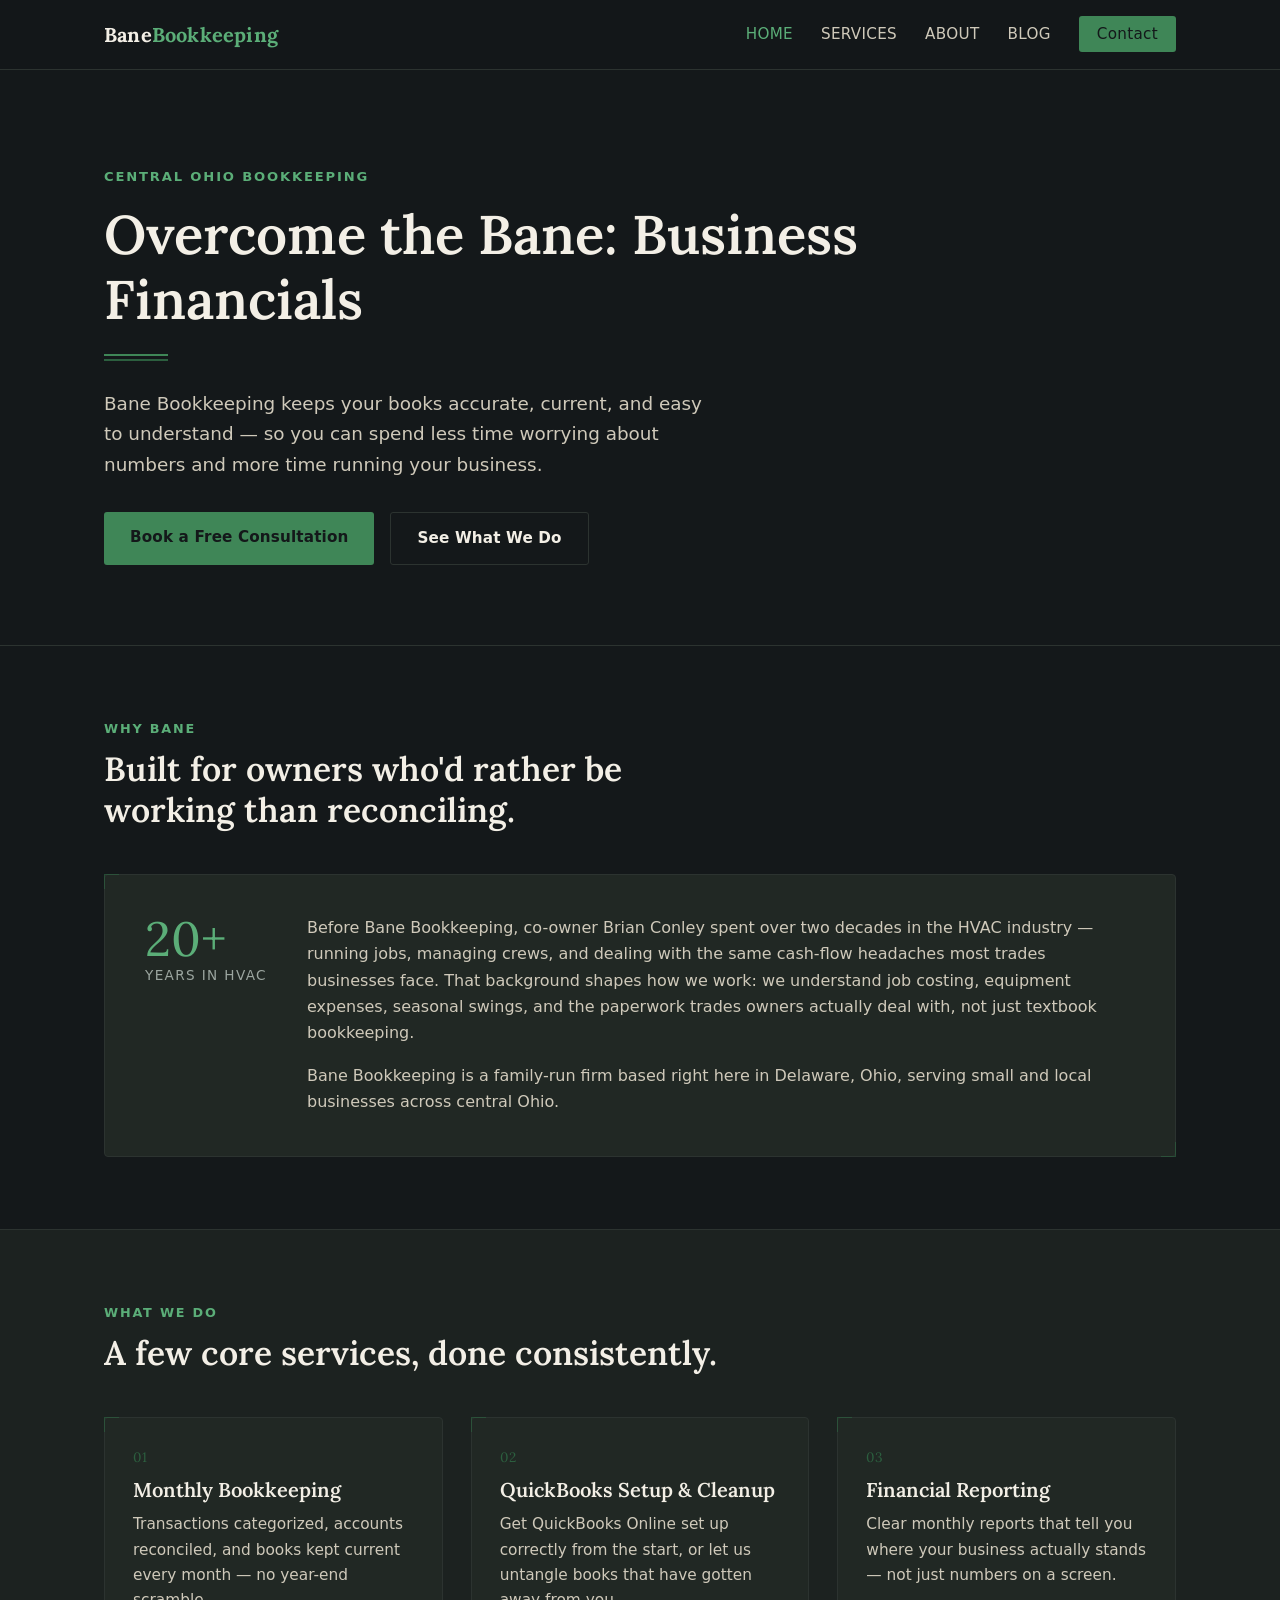
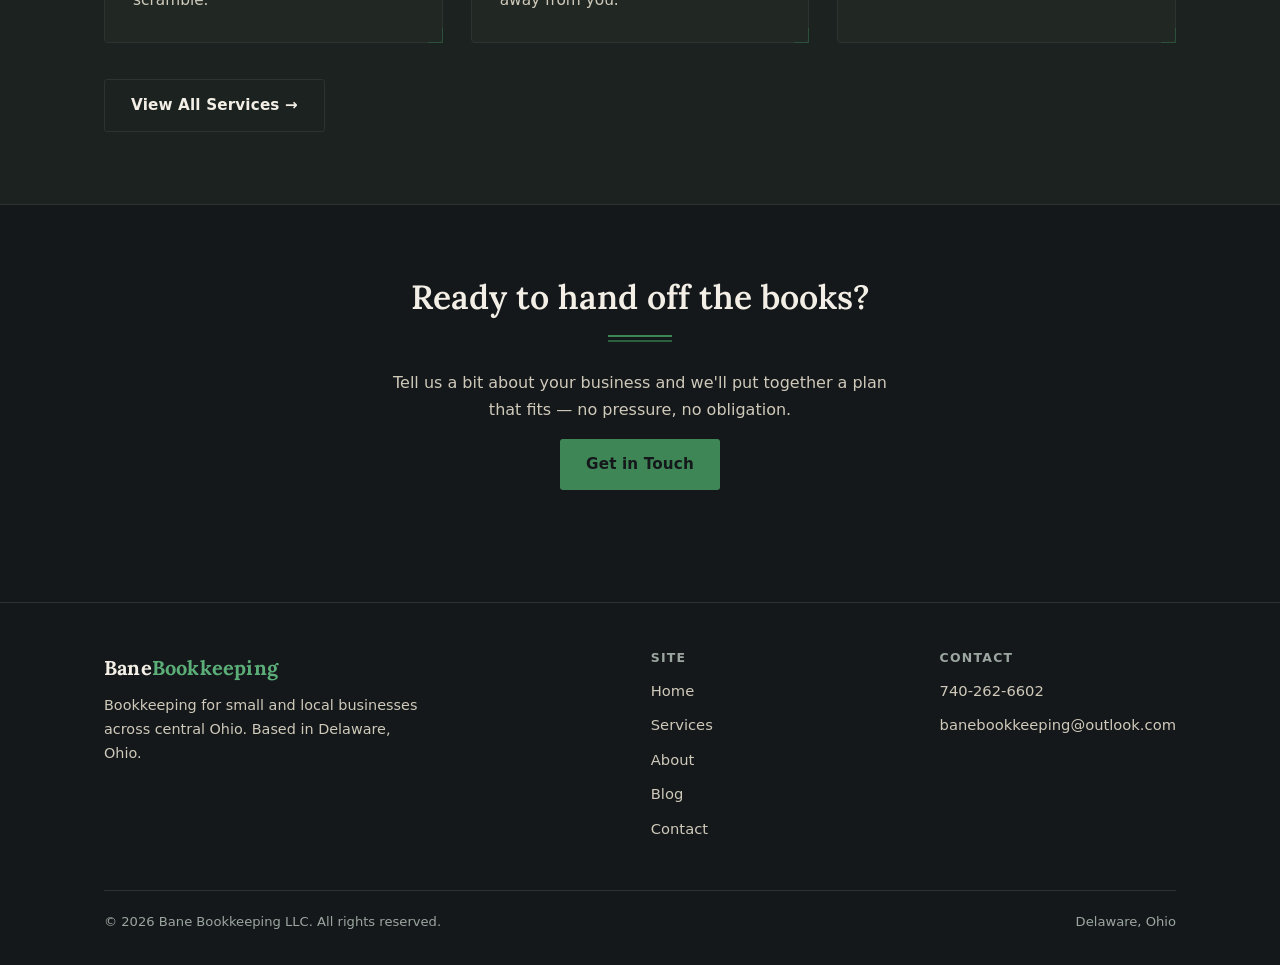
==== index.html @ 579a9846 "Add files via upload" ====
<!DOCTYPE html>
<html lang="en">
<head>
<meta charset="UTF-8">
<meta name="viewport" content="width=device-width, initial-scale=1.0">
<title>Bane Bookkeeping | Bookkeeping for Trades &amp; Small Business — Delaware, Ohio</title>
<meta name="description" content="Overcome the Bane: Business Financials. Bane Bookkeeping provides monthly bookkeeping, QuickBooks cleanup, and financial clarity for small businesses and trades in central Ohio.">
<link rel="stylesheet" href="styles.css">
</head>
<body>

<header class="site-header">
  <div class="nav-inner">
    <a href="index.html" class="brand">Bane<span>Bookkeeping</span></a>
    <nav class="main-nav" aria-label="Primary">
      <ul>
        <li><a href="index.html" aria-current="page">Home</a></li>
        <li><a href="services.html">Services</a></li>
        <li><a href="about.html">About</a></li>
        <li><a href="blog.html">Blog</a></li>
        <li><a href="contact.html" class="nav-cta">Contact</a></li>
      </ul>
    </nav>
    <button class="menu-toggle" aria-label="Toggle menu" aria-expanded="false">☰</button>
  </div>
</header>

<main>

  <section class="hero">
    <div class="wrap">
      <div class="eyebrow">Central Ohio Bookkeeping</div>
      <h1>Overcome the Bane: Business Financials</h1>
      <div class="ledger-rule"><span></span><span></span></div>
      <p class="lede">Bane Bookkeeping keeps your books accurate, current, and easy to understand — so you can spend less time worrying about numbers and more time running your business.</p>
      <div class="hero-actions">
        <a href="contact.html" class="btn btn-primary">Book a Free Consultation</a>
        <a href="services.html" class="btn btn-ghost">See What We Do</a>
      </div>
    </div>
  </section>

  <section>
    <div class="wrap">
      <div class="section-head">
        <div class="eyebrow">Why Bane</div>
        <h2>Built for owners who'd rather be working than reconciling.</h2>
      </div>
      <div class="strip tick-frame">
        <div class="years">20+<small>Years in HVAC</small></div>
        <div>
          <p>Before Bane Bookkeeping, co-owner Brian Conley spent over two decades in the HVAC industry — running jobs, managing crews, and dealing with the same cash-flow headaches most trades businesses face. That background shapes how we work: we understand job costing, equipment expenses, seasonal swings, and the paperwork trades owners actually deal with, not just textbook bookkeeping.</p>
          <p style="margin-bottom:0;">Bane Bookkeeping is a family-run firm based right here in Delaware, Ohio, serving small and local businesses across central Ohio.</p>
        </div>
      </div>
    </div>
  </section>

  <section class="alt">
    <div class="wrap">
      <div class="section-head">
        <div class="eyebrow">What We Do</div>
        <h2>A few core services, done consistently.</h2>
      </div>
      <div class="grid grid-3">
        <div class="card tick-frame">
          <span class="service-num">01</span>
          <h3>Monthly Bookkeeping</h3>
          <p>Transactions categorized, accounts reconciled, and books kept current every month — no year-end scramble.</p>
        </div>
        <div class="card tick-frame">
          <span class="service-num">02</span>
          <h3>QuickBooks Setup &amp; Cleanup</h3>
          <p>Get QuickBooks Online set up correctly from the start, or let us untangle books that have gotten away from you.</p>
        </div>
        <div class="card tick-frame">
          <span class="service-num">03</span>
          <h3>Financial Reporting</h3>
          <p>Clear monthly reports that tell you where your business actually stands — not just numbers on a screen.</p>
        </div>
      </div>
      <div style="margin-top:36px;">
        <a href="services.html" class="btn btn-ghost">View All Services →</a>
      </div>
    </div>
  </section>

  <section class="cta-band">
    <div class="wrap">
      <h2>Ready to hand off the books?</h2>
      <div class="ledger-rule center"><span></span><span></span></div>
      <p>Tell us a bit about your business and we'll put together a plan that fits — no pressure, no obligation.</p>
      <a href="contact.html" class="btn btn-primary">Get in Touch</a>
    </div>
  </section>

</main>

<footer class="site-footer">
  <div class="wrap">
    <div class="footer-inner">
      <div class="footer-brand">
        <a href="index.html" class="brand">Bane<span>Bookkeeping</span></a>
        <p>Bookkeeping for small and local businesses across central Ohio. Based in Delaware, Ohio.</p>
      </div>
      <div class="footer-col">
        <h4>Site</h4>
        <ul>
          <li><a href="index.html">Home</a></li>
          <li><a href="services.html">Services</a></li>
          <li><a href="about.html">About</a></li>
          <li><a href="blog.html">Blog</a></li>
          <li><a href="contact.html">Contact</a></li>
        </ul>
      </div>
      <div class="footer-col">
        <h4>Contact</h4>
        <ul>
          <li><a href="tel:7402626602">740-262-6602</a></li>
          <li><a href="mailto:banebookkeeping@outlook.com">banebookkeeping@outlook.com</a></li>
        </ul>
      </div>
    </div>
    <div class="footer-bottom">
      <span>&copy; 2026 Bane Bookkeeping LLC. All rights reserved.</span>
      <span>Delaware, Ohio</span>
    </div>
  </div>
</footer>

<script src="nav.js"></script>
</body>
</html>
---- styles.css ----
/* ===========================================================
   Bane Bookkeeping — Design System
   =========================================================== */

@import url('https://fonts.googleapis.com/css2?family=Lora:ital,wght@0,400;0,500;0,600;0,700;1,400&display=swap');

:root {
  /* Color */
  --bg: #14181a;
  --bg-panel: #1c2220;
  --bg-panel-raised: #212824;
  --line: #2c3330;
  --green: #3f8657;
  --green-bright: #5bae78;
  --green-dim: #2c5f3f;
  --cream: #f3efe6;
  --cream-dim: #cfc9ba;
  --muted: #9ca6a0;

  /* Type */
  --font-display: 'Lora', Georgia, 'Times New Roman', serif;
  --font-body: 'DejaVu Sans', 'Verdana', 'Helvetica Neue', Arial, sans-serif;

  /* Layout */
  --max-width: 1120px;
  --gutter: 24px;
}

* { box-sizing: border-box; }

html {
  scroll-behavior: smooth;
}

body {
  margin: 0;
  background: var(--bg);
  color: var(--cream);
  font-family: var(--font-body);
  font-size: 16px;
  line-height: 1.65;
  -webkit-font-smoothing: antialiased;
}

h1, h2, h3, h4 {
  font-family: var(--font-display);
  color: var(--cream);
  margin: 0 0 0.4em;
  line-height: 1.2;
  font-weight: 600;
}

h1 { font-size: clamp(2.1rem, 4.5vw, 3.4rem); }
h2 { font-size: clamp(1.5rem, 2.8vw, 2.1rem); }
h3 { font-size: 1.25rem; }

p { margin: 0 0 1em; color: var(--cream-dim); }

a { color: var(--green-bright); text-decoration: none; }
a:hover { text-decoration: underline; }

a:focus-visible,
button:focus-visible {
  outline: 2px solid var(--green-bright);
  outline-offset: 3px;
}

img { max-width: 100%; display: block; }

.wrap {
  max-width: var(--max-width);
  margin: 0 auto;
  padding: 0 var(--gutter);
}

/* ---------- Ledger rule (signature divider) ---------- */
.ledger-rule {
  display: flex;
  flex-direction: column;
  gap: 3px;
  width: 64px;
  margin: 18px 0 28px;
}
.ledger-rule span {
  display: block;
  height: 2px;
  background: var(--green);
}
.ledger-rule span:last-child { background: var(--green-dim); }

.ledger-rule.center { margin-left: auto; margin-right: auto; }

/* ---------- Corner ticks (signature motif) ---------- */
.tick-frame {
  position: relative;
}
.tick-frame::before,
.tick-frame::after {
  content: "";
  position: absolute;
  width: 14px;
  height: 14px;
  border: 1px solid var(--green-dim);
  opacity: 0.7;
}
.tick-frame::before { top: -1px; left: -1px; border-right: none; border-bottom: none; }
.tick-frame::after { bottom: -1px; right: -1px; border-left: none; border-top: none; }

/* ---------- Header / Nav ---------- */
header.site-header {
  border-bottom: 1px solid var(--line);
  position: sticky;
  top: 0;
  z-index: 50;
  background: rgba(20, 24, 26, 0.92);
  backdrop-filter: blur(6px);
  z-index: 50;
}
.nav-inner {
  display: flex;
  align-items: center;
  justify-content: space-between;
  padding: 18px var(--gutter);
  max-width: var(--max-width);
  margin: 0 auto;
  position: relative;
}
.brand {
  font-family: var(--font-display);
  font-weight: 700;
  font-size: 1.25rem;
  color: var(--cream);
  letter-spacing: 0.01em;
}
.brand span { color: var(--green-bright); }
.brand:hover { text-decoration: none; }

nav.main-nav ul {
  list-style: none;
  display: flex;
  gap: 28px;
  margin: 0;
  padding: 0;
}
nav.main-nav a {
  color: var(--cream-dim);
  font-size: 0.95rem;
  letter-spacing: 0.02em;
  text-transform: uppercase;
  font-weight: 500;
}
nav.main-nav a:hover,
nav.main-nav a[aria-current="page"] {
  color: var(--green-bright);
  text-decoration: none;
}

.nav-cta {
  background: var(--green);
  color: var(--bg) !important;
  padding: 9px 18px;
  border-radius: 3px;
  font-weight: 600;
  text-transform: none !important;
}
.nav-cta:hover { background: var(--green-bright); text-decoration: none; }

.menu-toggle {
  display: none;
  background: none;
  border: 1px solid var(--line);
  color: var(--cream);
  padding: 8px 12px;
  font-size: 1.1rem;
  border-radius: 3px;
}

/* ---------- Hero ---------- */
.hero {
  padding: 96px 0 80px;
  border-bottom: 1px solid var(--line);
}
.hero .eyebrow {
  color: var(--green-bright);
  text-transform: uppercase;
  letter-spacing: 0.14em;
  font-size: 0.82rem;
  font-weight: 600;
  margin-bottom: 14px;
}
.hero h1 { max-width: 780px; }
.hero .lede {
  max-width: 620px;
  font-size: 1.15rem;
  color: var(--cream-dim);
}
.hero-actions {
  display: flex;
  gap: 16px;
  margin-top: 32px;
  flex-wrap: wrap;
}

.btn {
  display: inline-block;
  padding: 13px 26px;
  border-radius: 3px;
  font-weight: 600;
  font-size: 0.95rem;
  letter-spacing: 0.01em;
}
.btn-primary {
  background: var(--green);
  color: var(--bg);
}
.btn-primary:hover { background: var(--green-bright); text-decoration: none; }
.btn-ghost {
  border: 1px solid var(--line);
  color: var(--cream);
}
.btn-ghost:hover { border-color: var(--green); color: var(--green-bright); text-decoration: none; }

/* ---------- Sections ---------- */
section { padding: 72px 0; }
section.alt { background: var(--bg-panel); border-top: 1px solid var(--line); border-bottom: 1px solid var(--line); }

.section-head { max-width: 640px; margin-bottom: 44px; }
.section-head .eyebrow {
  color: var(--green-bright);
  text-transform: uppercase;
  letter-spacing: 0.14em;
  font-size: 0.8rem;
  font-weight: 600;
  margin-bottom: 10px;
}

.grid {
  display: grid;
  gap: 28px;
}
.grid-2 { grid-template-columns: repeat(2, 1fr); }
.grid-3 { grid-template-columns: repeat(3, 1fr); }

.card {
  background: var(--bg-panel-raised);
  border: 1px solid var(--line);
  padding: 28px;
  border-radius: 4px;
}
.card h3 { margin-bottom: 10px; }
.card p { margin-bottom: 0; font-size: 0.96rem; }
.card .tick-frame { padding: 0; }

.service-num {
  font-family: var(--font-display);
  color: var(--green-dim);
  font-size: 0.85rem;
  letter-spacing: 0.08em;
  margin-bottom: 10px;
  display: block;
}

/* ---------- Differentiator strip ---------- */
.strip {
  display: flex;
  gap: 40px;
  align-items: flex-start;
  padding: 40px;
  background: var(--bg-panel-raised);
  border: 1px solid var(--line);
  border-radius: 4px;
}
.strip .years {
  font-family: var(--font-display);
  font-size: 3rem;
  color: var(--green-bright);
  line-height: 1;
  white-space: nowrap;
}
.strip .years small {
  display: block;
  font-size: 0.85rem;
  color: var(--muted);
  font-family: var(--font-body);
  text-transform: uppercase;
  letter-spacing: 0.1em;
  margin-top: 6px;
}

/* ---------- Footer ---------- */
footer.site-footer {
  border-top: 1px solid var(--line);
  padding: 48px 0 32px;
  margin-top: 40px;
}
.footer-inner {
  display: flex;
  justify-content: space-between;
  gap: 32px;
  flex-wrap: wrap;
}
.footer-brand .brand { display: inline-block; margin-bottom: 10px; }
.footer-brand p { font-size: 0.9rem; max-width: 320px; }
.footer-col h4 {
  font-family: var(--font-body);
  text-transform: uppercase;
  letter-spacing: 0.1em;
  font-size: 0.78rem;
  color: var(--muted);
  margin-bottom: 12px;
}
.footer-col ul { list-style: none; margin: 0; padding: 0; }
.footer-col li { margin-bottom: 8px; }
.footer-col a { color: var(--cream-dim); font-size: 0.92rem; }
.footer-bottom {
  margin-top: 40px;
  padding-top: 20px;
  border-top: 1px solid var(--line);
  font-size: 0.82rem;
  color: var(--muted);
  display: flex;
  justify-content: space-between;
  flex-wrap: wrap;
  gap: 10px;
}

/* ---------- Forms (Contact) ---------- */
.field { margin-bottom: 20px; }
.field label {
  display: block;
  font-size: 0.85rem;
  text-transform: uppercase;
  letter-spacing: 0.08em;
  color: var(--muted);
  margin-bottom: 8px;
}
.field input,
.field textarea {
  width: 100%;
  background: var(--bg-panel);
  border: 1px solid var(--line);
  color: var(--cream);
  padding: 12px 14px;
  border-radius: 3px;
  font-family: var(--font-body);
  font-size: 0.98rem;
}
.field input:focus,
.field textarea:focus {
  outline: none;
  border-color: var(--green);
}
.field textarea { min-height: 140px; resize: vertical; }

/* ---------- Contact info list ---------- */
.contact-list { list-style: none; margin: 0; padding: 0; }
.contact-list li {
  padding: 16px 0;
  border-bottom: 1px solid var(--line);
}
.contact-list li:first-child { padding-top: 0; }
.contact-list .label {
  display: block;
  font-size: 0.78rem;
  text-transform: uppercase;
  letter-spacing: 0.1em;
  color: var(--green-bright);
  margin-bottom: 4px;
}
.contact-list a, .contact-list span.value { color: var(--cream); font-size: 1.05rem; }

/* ---------- Blog ---------- */
.post-list { display: flex; flex-direction: column; }
.post-row {
  display: grid;
  grid-template-columns: 140px 1fr;
  gap: 28px;
  padding: 28px 0;
  border-bottom: 1px solid var(--line);
}
.post-row:first-child { padding-top: 0; }
.post-date {
  font-family: var(--font-display);
  color: var(--muted);
  font-size: 0.9rem;
  padding-top: 4px;
}
.post-row h3 { margin-bottom: 8px; }
.post-row h3 a { color: var(--cream); }
.post-row h3 a:hover { color: var(--green-bright); text-decoration: none; }
.post-tag {
  display: inline-block;
  font-size: 0.72rem;
  text-transform: uppercase;
  letter-spacing: 0.08em;
  color: var(--green-bright);
  border: 1px solid var(--green-dim);
  padding: 3px 9px;
  border-radius: 20px;
  margin-bottom: 10px;
}

article.post-body { max-width: 700px; }
article.post-body h2 { margin-top: 1.6em; }
article.post-body p { color: var(--cream-dim); }

/* ---------- CTA band ---------- */
.cta-band {
  text-align: center;
  padding: 72px 0;
}
.cta-band h2 { margin-bottom: 12px; }
.cta-band p { max-width: 520px; margin-left: auto; margin-right: auto; }
.cta-band .ledger-rule { margin-left: auto; margin-right: auto; }

/* ---------- Responsive ---------- */
@media (max-width: 860px) {
  .grid-3 { grid-template-columns: 1fr 1fr; }
  .strip { flex-direction: column; gap: 16px; }
}

@media (max-width: 680px) {
  nav.main-nav { display: none; }
  nav.main-nav.open {
    display: block;
    position: absolute;
    top: 100%;
    left: 0;
    right: 0;
    background: var(--bg-panel);
    border-bottom: 1px solid var(--line);
    padding: 20px var(--gutter);
  }
  nav.main-nav.open ul { flex-direction: column; gap: 18px; }
  .menu-toggle { display: inline-block; }
  .grid-2, .grid-3 { grid-template-columns: 1fr; }
  .footer-inner { flex-direction: column; }
  .post-row { grid-template-columns: 1fr; gap: 6px; }
  .hero { padding: 64px 0 56px; }
  section { padding: 52px 0; }
}

@media (prefers-reduced-motion: reduce) {
  html { scroll-behavior: auto; }
}
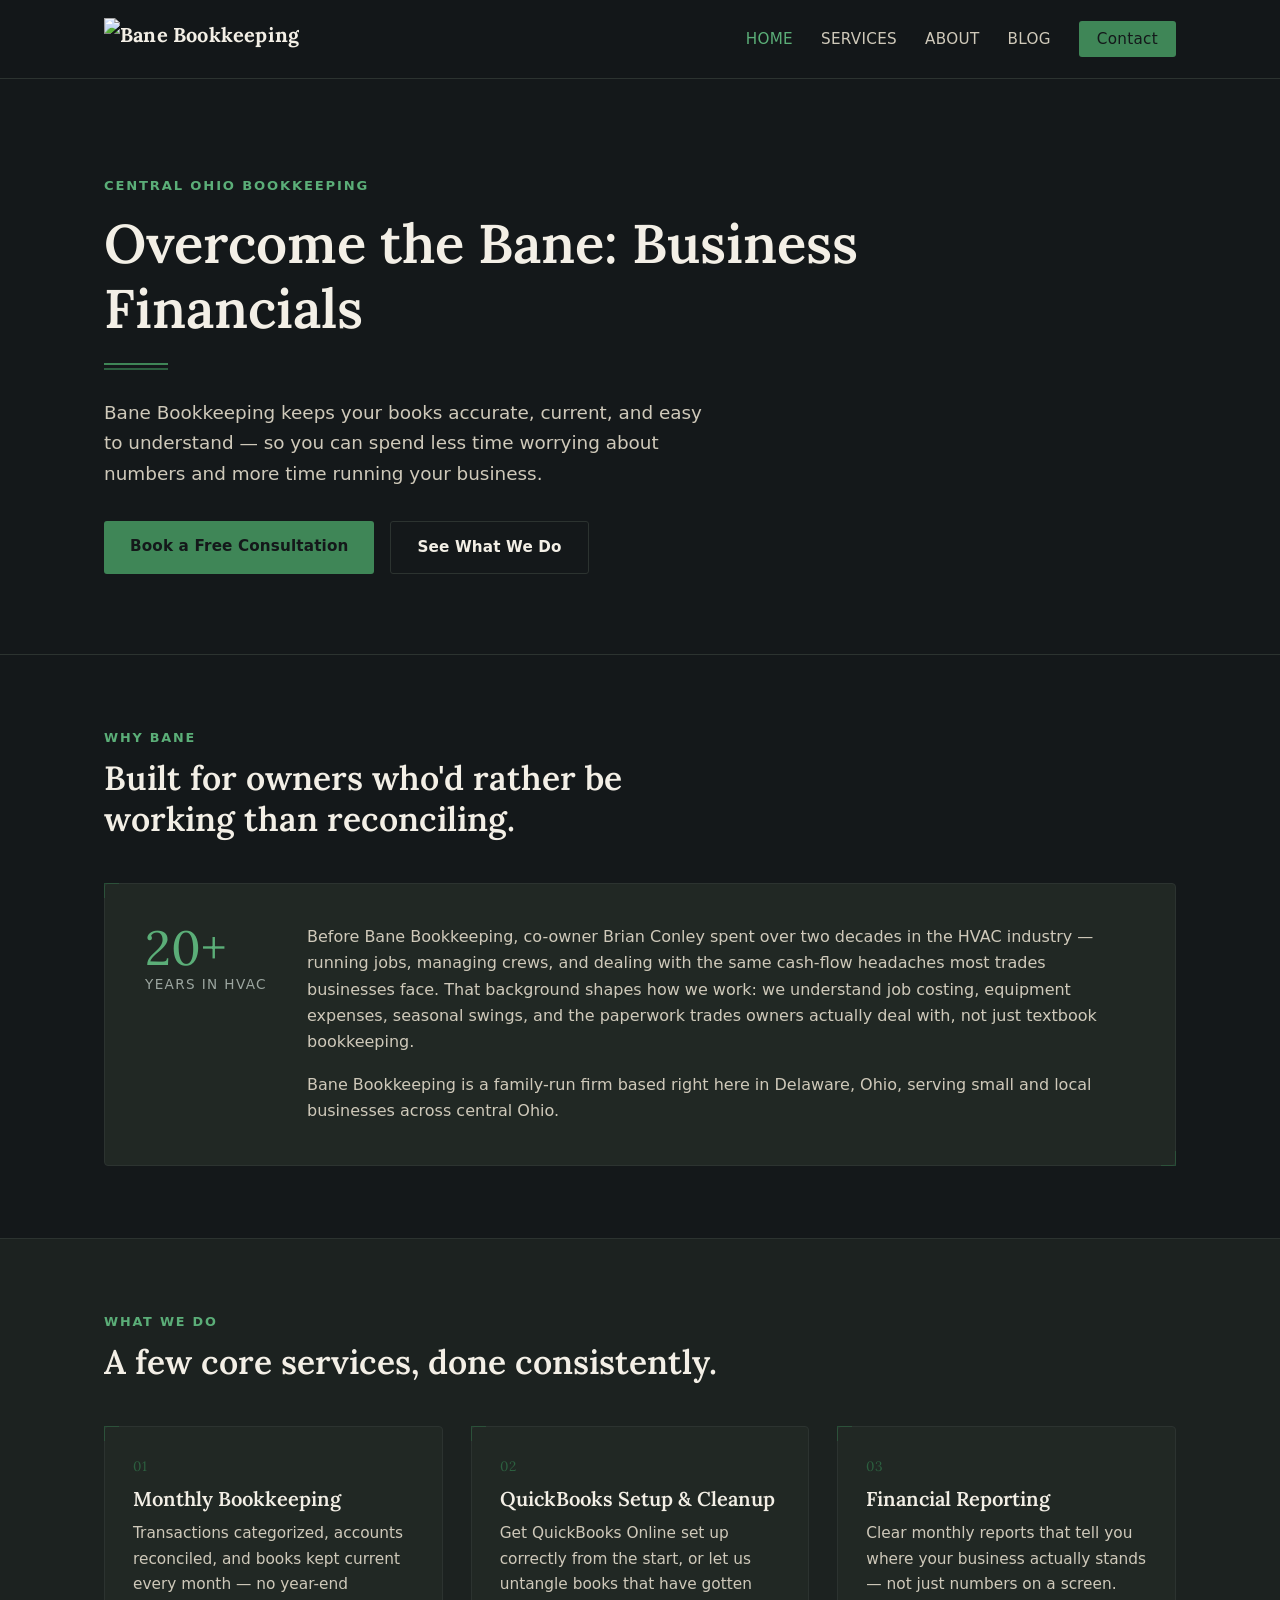
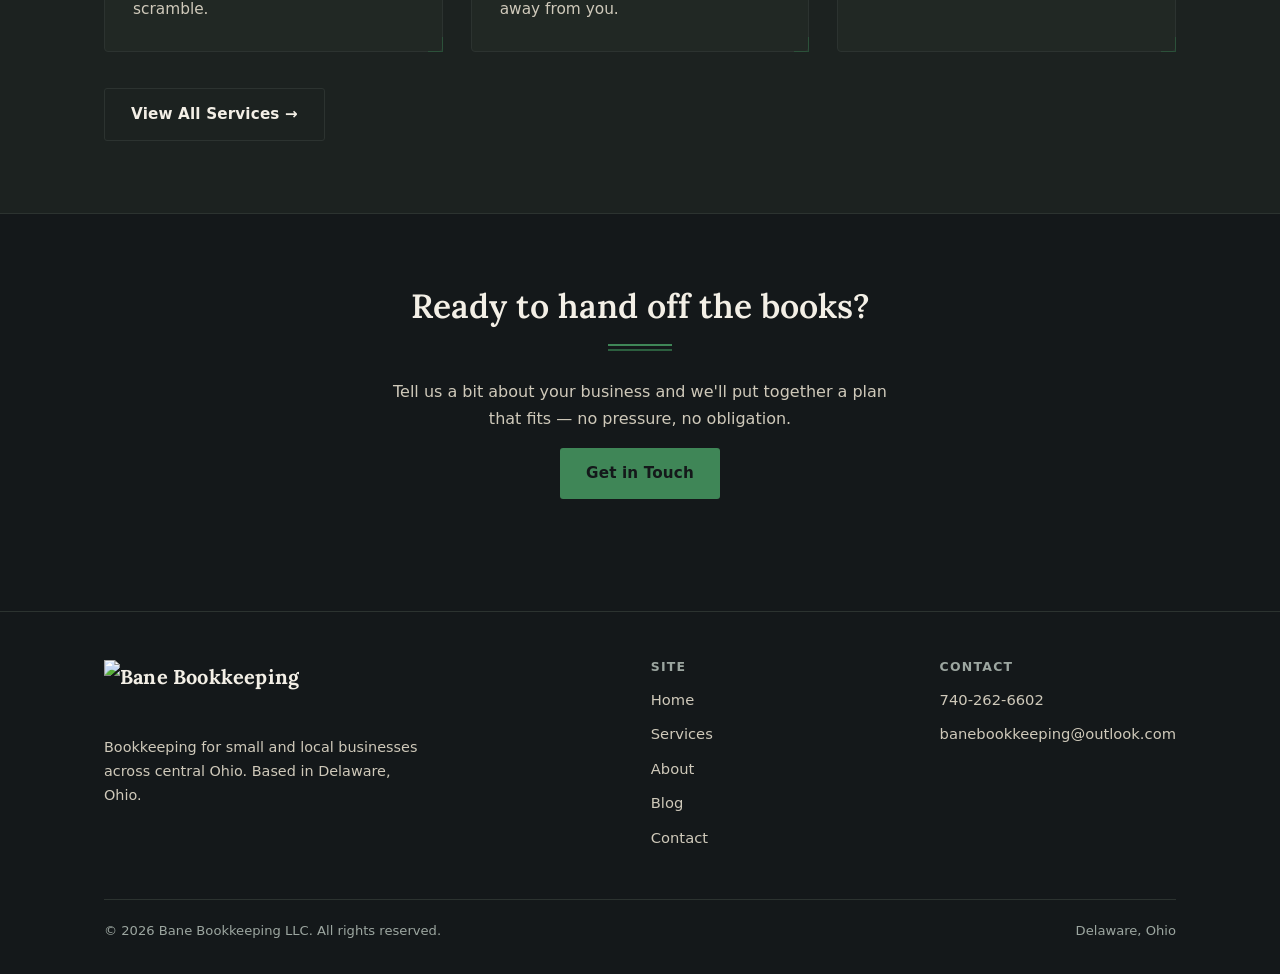
==== commit fe2c09e8: "Add files via upload" ====
--- a/index.html
+++ b/index.html
@@ -11,7 +11,7 @@
 
 <header class="site-header">
   <div class="nav-inner">
-    <a href="index.html" class="brand">Bane<span>Bookkeeping</span></a>
+    <a href="index.html" class="brand"><img src="assets/bane-logo.png" alt="Bane Bookkeeping" class="brand-logo"></a>
     <nav class="main-nav" aria-label="Primary">
       <ul>
         <li><a href="index.html" aria-current="page">Home</a></li>
@@ -100,7 +100,7 @@
   <div class="wrap">
     <div class="footer-inner">
       <div class="footer-brand">
-        <a href="index.html" class="brand">Bane<span>Bookkeeping</span></a>
+        <a href="index.html" class="brand"><img src="assets/bane-logo.png" alt="Bane Bookkeeping" class="brand-logo"></a>
         <p>Bookkeeping for small and local businesses across central Ohio. Based in Delaware, Ohio.</p>
       </div>
       <div class="footer-col">
--- a/styles.css
+++ b/styles.css
@@ -131,9 +131,19 @@
   font-size: 1.25rem;
   color: var(--cream);
   letter-spacing: 0.01em;
+  display: inline-flex;
+  align-items: center;
 }
 .brand span { color: var(--green-bright); }
 .brand:hover { text-decoration: none; }
+
+.brand-logo {
+  height: 42px;
+  width: auto;
+  display: block;
+}
+
+.footer-brand .brand-logo { height: 54px; margin-bottom: 12px; }
 
 nav.main-nav ul {
   list-style: none;
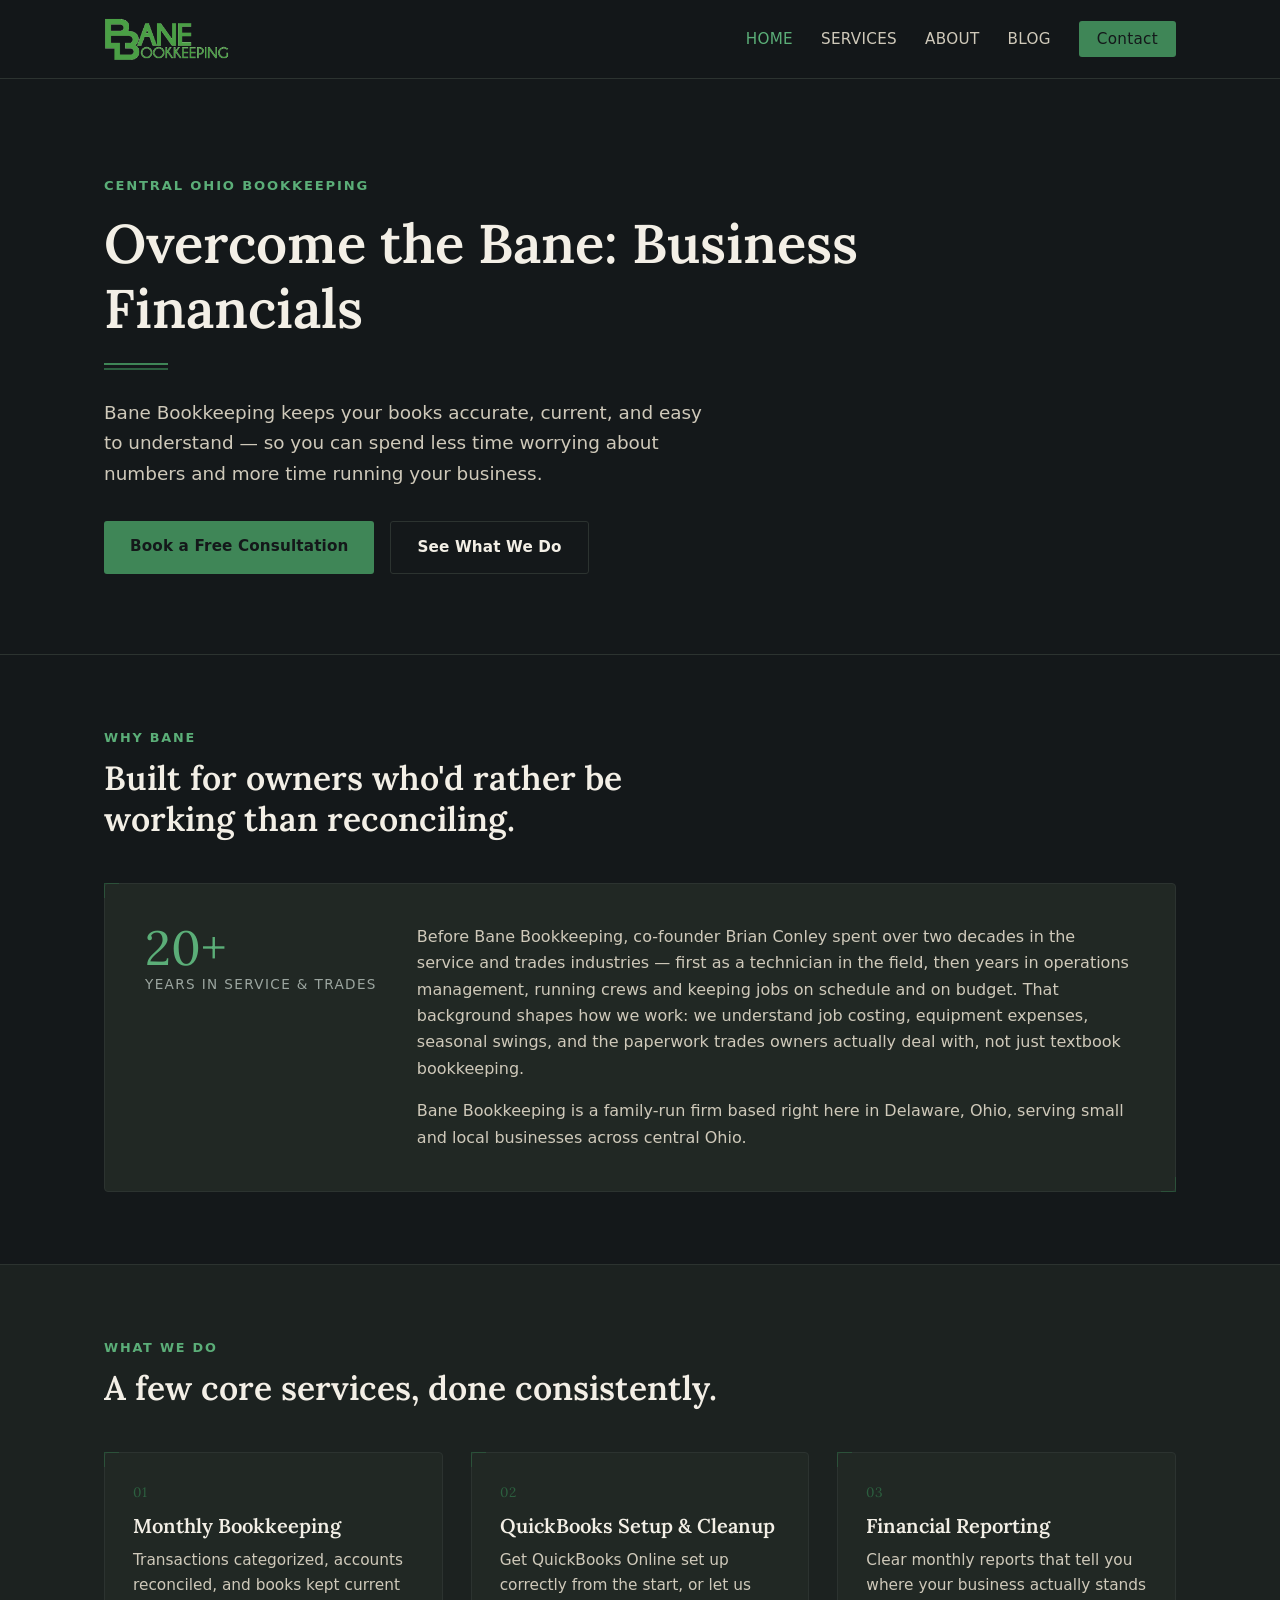
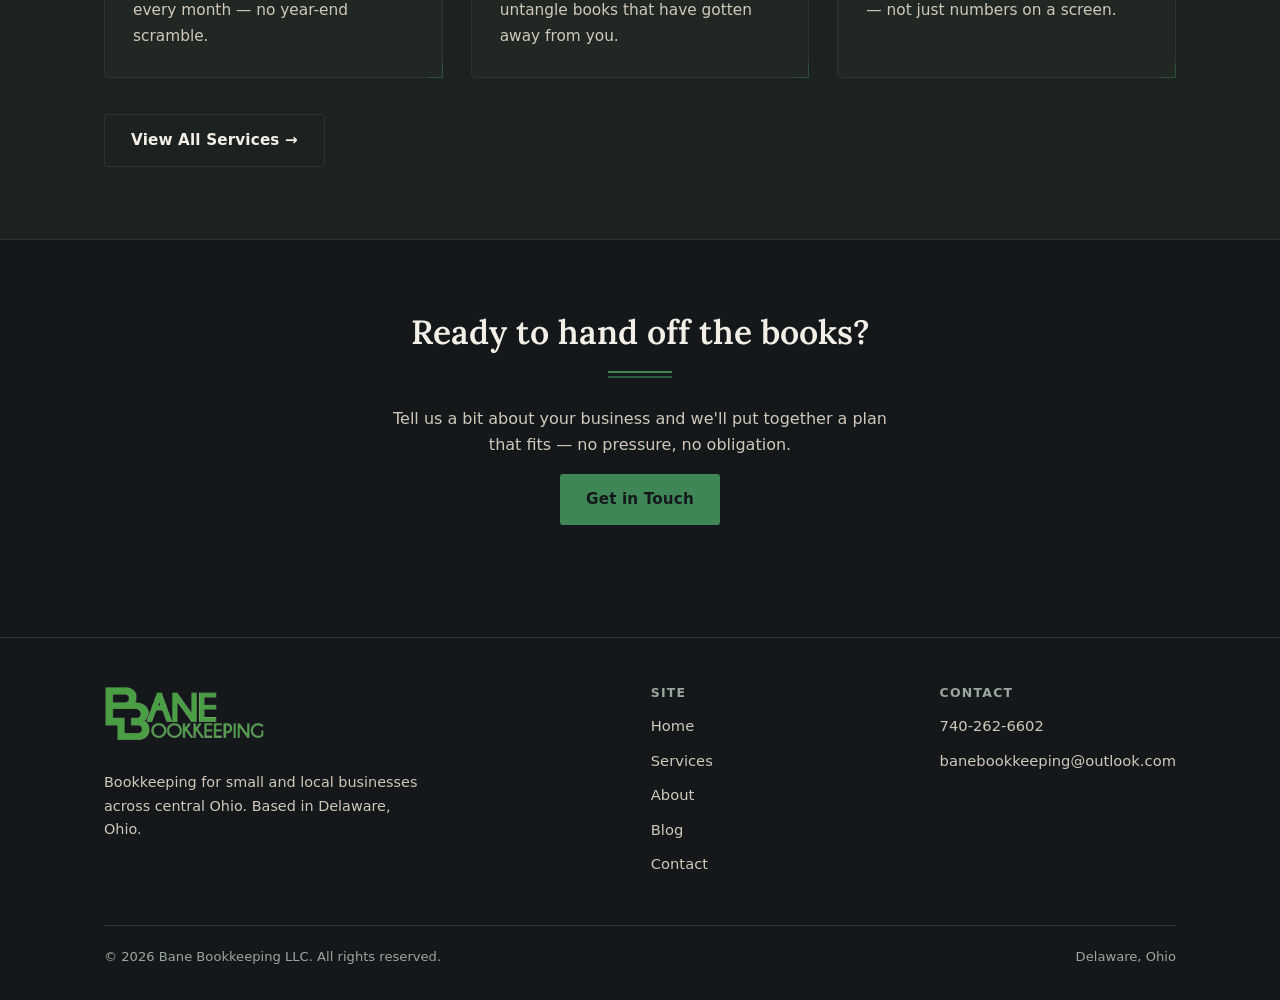
==== commit 495e7610: "Add files via upload" ====
--- a/index.html
+++ b/index.html
@@ -47,9 +47,9 @@
         <h2>Built for owners who'd rather be working than reconciling.</h2>
       </div>
       <div class="strip tick-frame">
-        <div class="years">20+<small>Years in HVAC</small></div>
+        <div class="years">20+<small>Years in Service &amp; Trades</small></div>
         <div>
-          <p>Before Bane Bookkeeping, co-owner Brian Conley spent over two decades in the HVAC industry — running jobs, managing crews, and dealing with the same cash-flow headaches most trades businesses face. That background shapes how we work: we understand job costing, equipment expenses, seasonal swings, and the paperwork trades owners actually deal with, not just textbook bookkeeping.</p>
+          <p>Before Bane Bookkeeping, co-founder Brian Conley spent over two decades in the service and trades industries — first as a technician in the field, then years in operations management, running crews and keeping jobs on schedule and on budget. That background shapes how we work: we understand job costing, equipment expenses, seasonal swings, and the paperwork trades owners actually deal with, not just textbook bookkeeping.</p>
           <p style="margin-bottom:0;">Bane Bookkeeping is a family-run firm based right here in Delaware, Ohio, serving small and local businesses across central Ohio.</p>
         </div>
       </div>
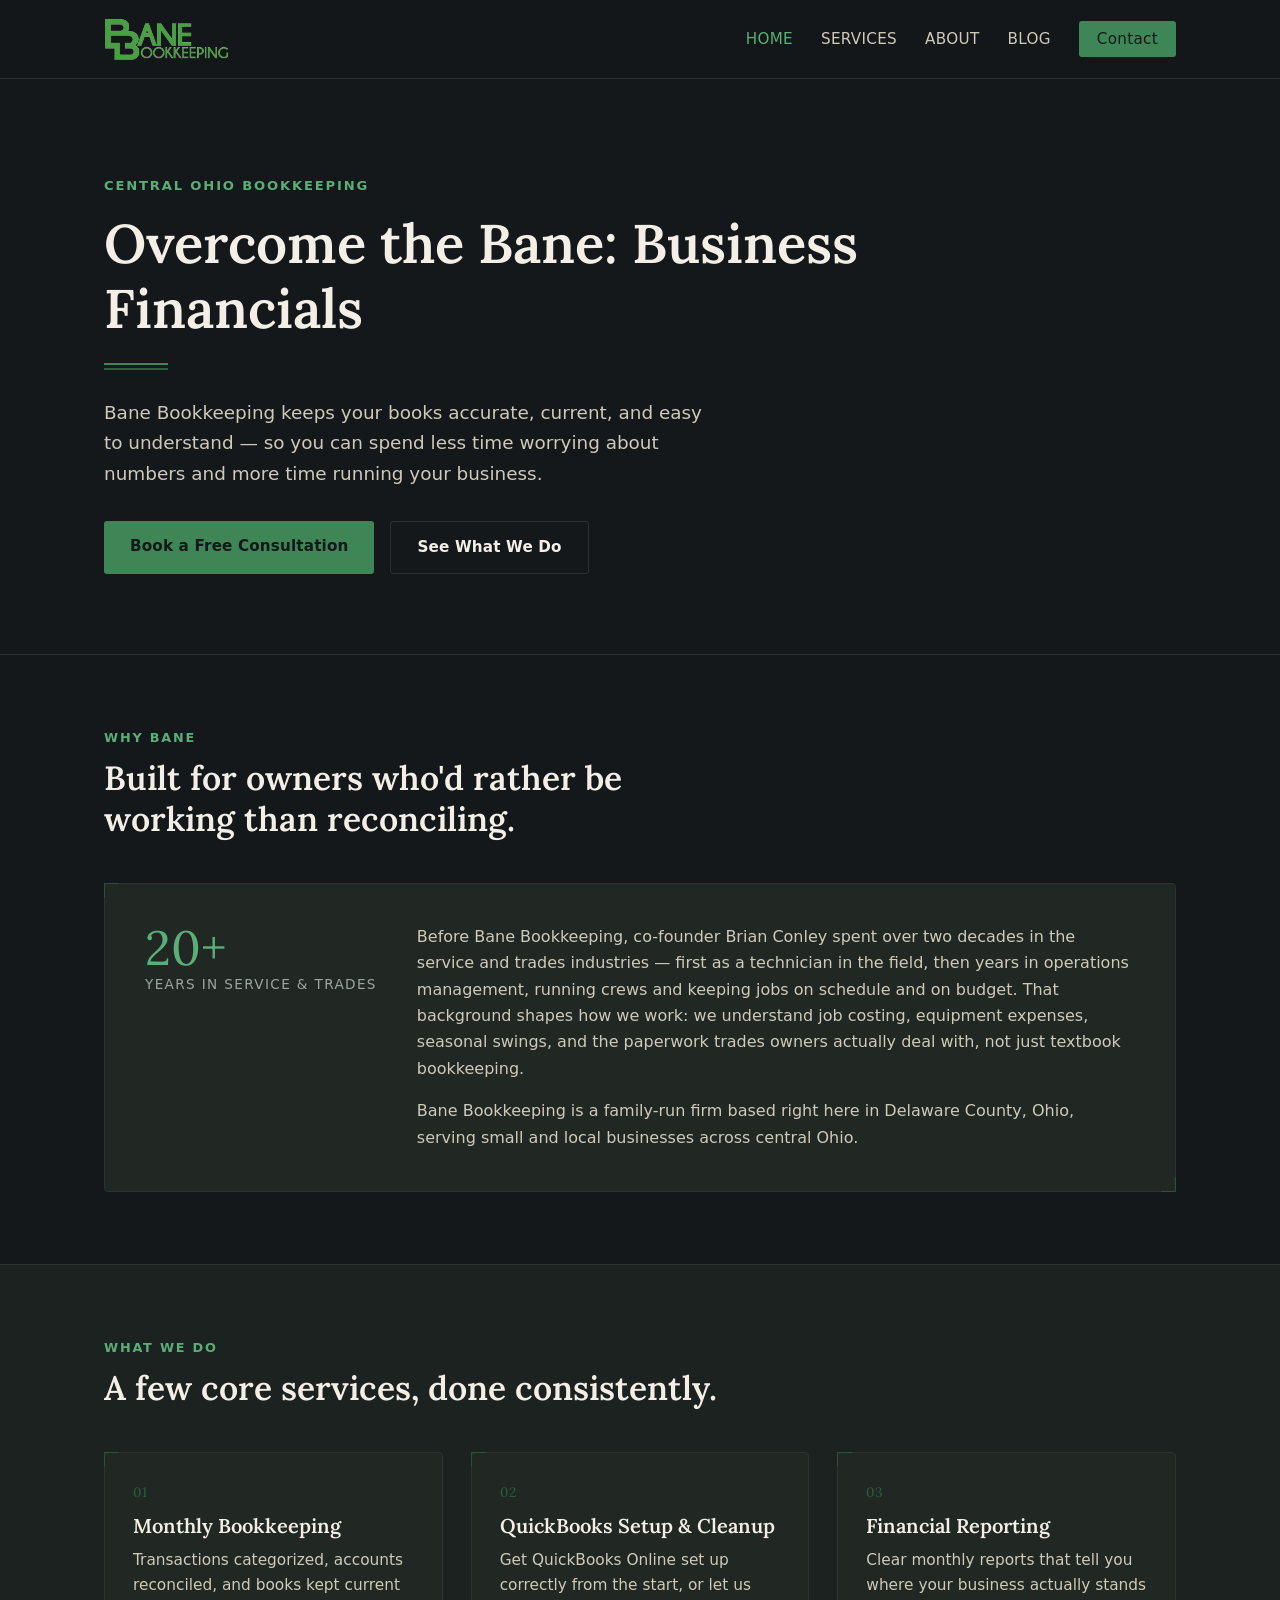
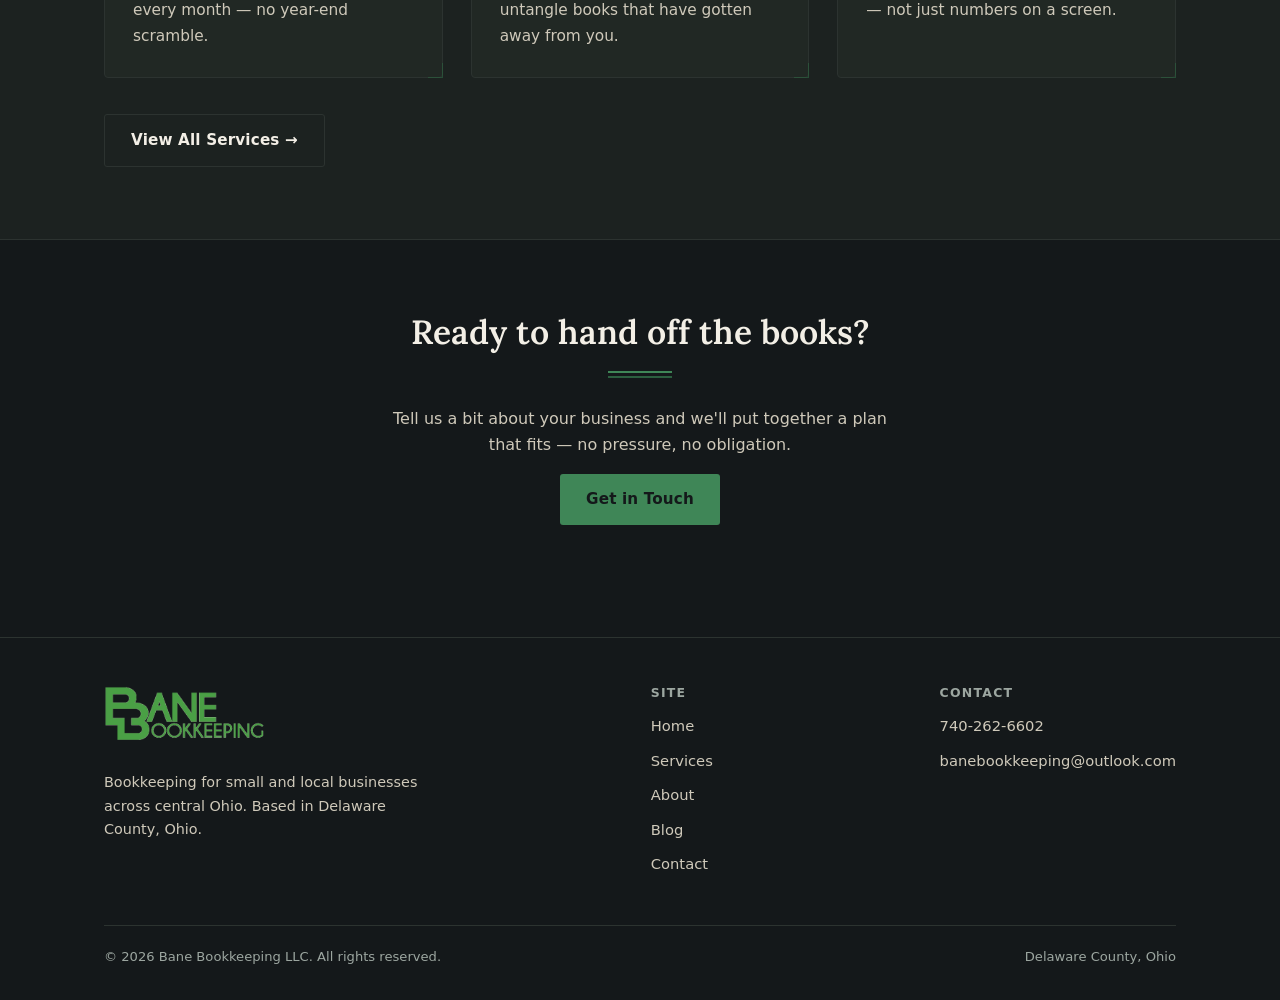
==== commit a97b10ec: "Add files via upload" ====
--- a/index.html
+++ b/index.html
@@ -3,7 +3,7 @@
 <head>
 <meta charset="UTF-8">
 <meta name="viewport" content="width=device-width, initial-scale=1.0">
-<title>Bane Bookkeeping | Bookkeeping for Trades &amp; Small Business — Delaware, Ohio</title>
+<title>Bane Bookkeeping | Bookkeeping for Trades &amp; Small Business — Delaware County, Ohio</title>
 <meta name="description" content="Overcome the Bane: Business Financials. Bane Bookkeeping provides monthly bookkeeping, QuickBooks cleanup, and financial clarity for small businesses and trades in central Ohio.">
 <link rel="stylesheet" href="styles.css">
 </head>
@@ -50,7 +50,7 @@
         <div class="years">20+<small>Years in Service &amp; Trades</small></div>
         <div>
           <p>Before Bane Bookkeeping, co-founder Brian Conley spent over two decades in the service and trades industries — first as a technician in the field, then years in operations management, running crews and keeping jobs on schedule and on budget. That background shapes how we work: we understand job costing, equipment expenses, seasonal swings, and the paperwork trades owners actually deal with, not just textbook bookkeeping.</p>
-          <p style="margin-bottom:0;">Bane Bookkeeping is a family-run firm based right here in Delaware, Ohio, serving small and local businesses across central Ohio.</p>
+          <p style="margin-bottom:0;">Bane Bookkeeping is a family-run firm based right here in Delaware County, Ohio, serving small and local businesses across central Ohio.</p>
         </div>
       </div>
     </div>
@@ -101,7 +101,7 @@
     <div class="footer-inner">
       <div class="footer-brand">
         <a href="index.html" class="brand"><img src="assets/bane-logo.png" alt="Bane Bookkeeping" class="brand-logo"></a>
-        <p>Bookkeeping for small and local businesses across central Ohio. Based in Delaware, Ohio.</p>
+        <p>Bookkeeping for small and local businesses across central Ohio. Based in Delaware County, Ohio.</p>
       </div>
       <div class="footer-col">
         <h4>Site</h4>
@@ -123,7 +123,7 @@
     </div>
     <div class="footer-bottom">
       <span>&copy; 2026 Bane Bookkeeping LLC. All rights reserved.</span>
-      <span>Delaware, Ohio</span>
+      <span>Delaware County, Ohio</span>
     </div>
   </div>
 </footer>
